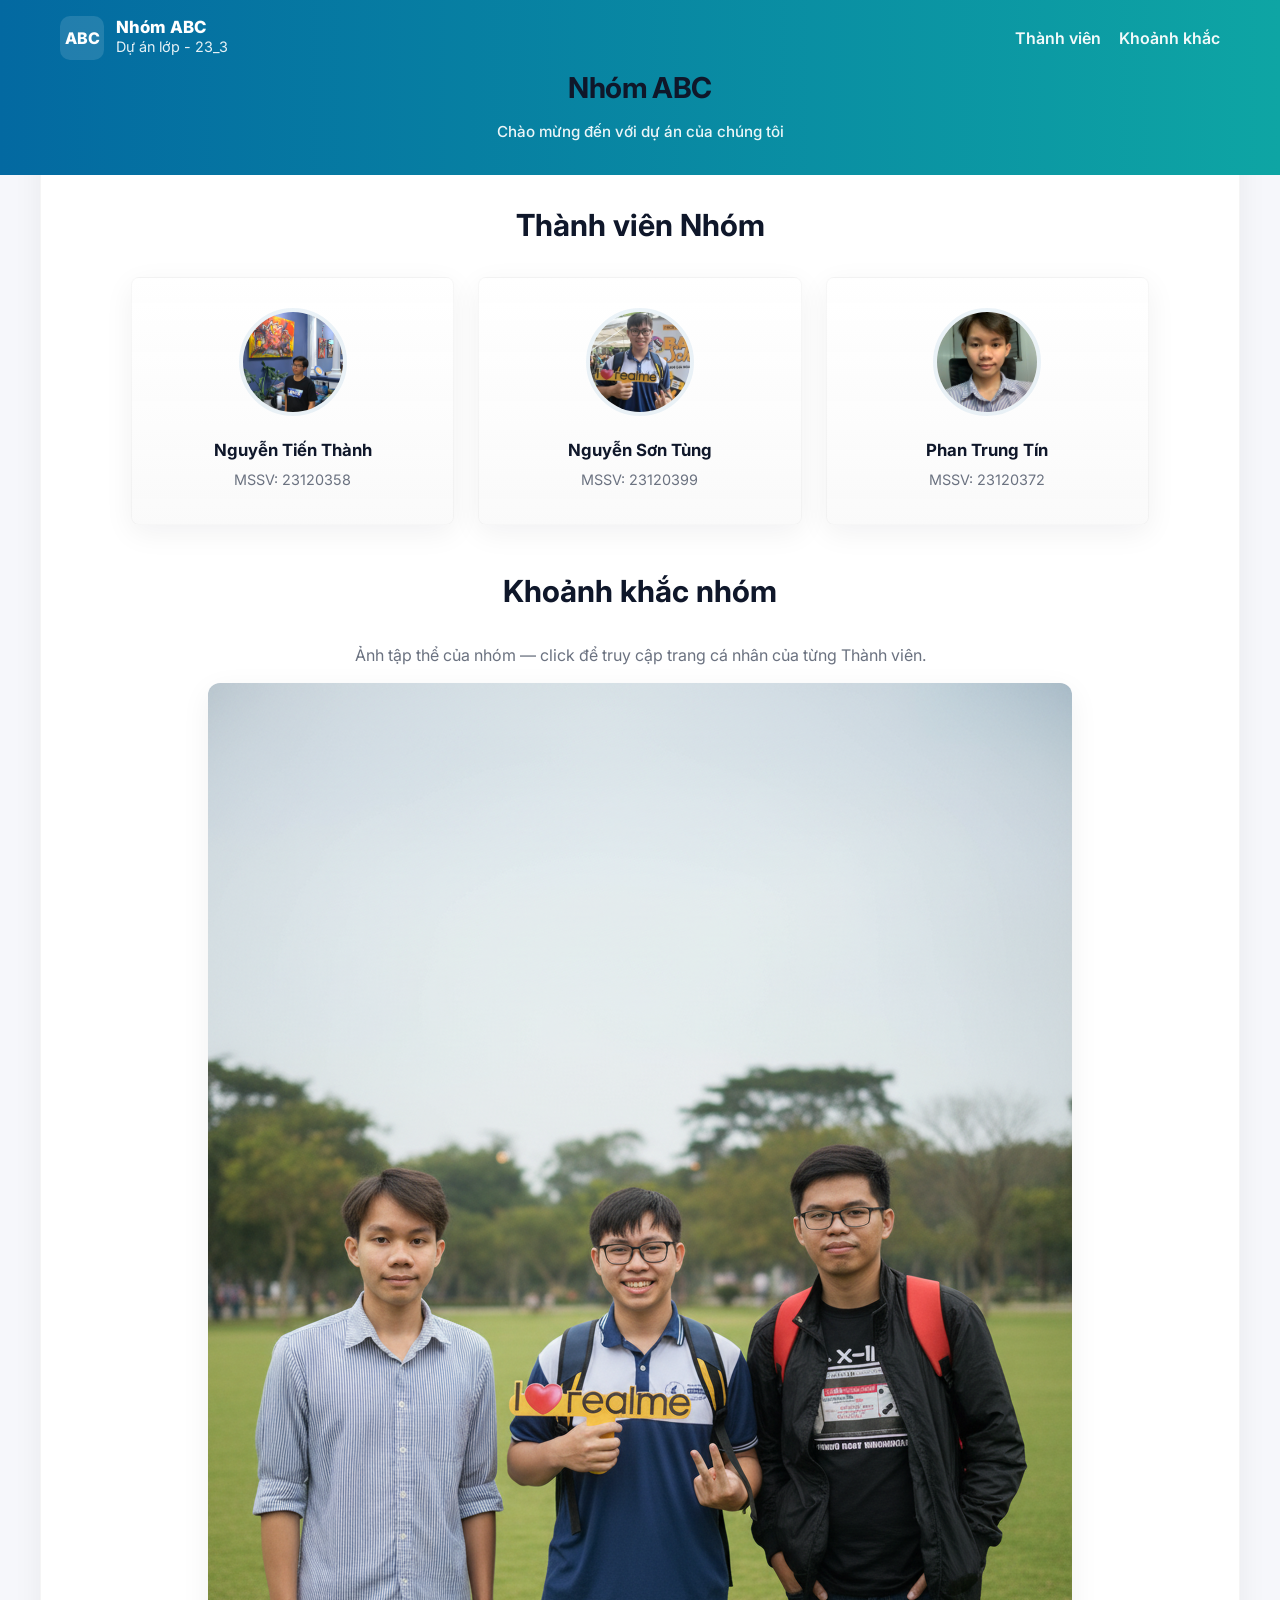
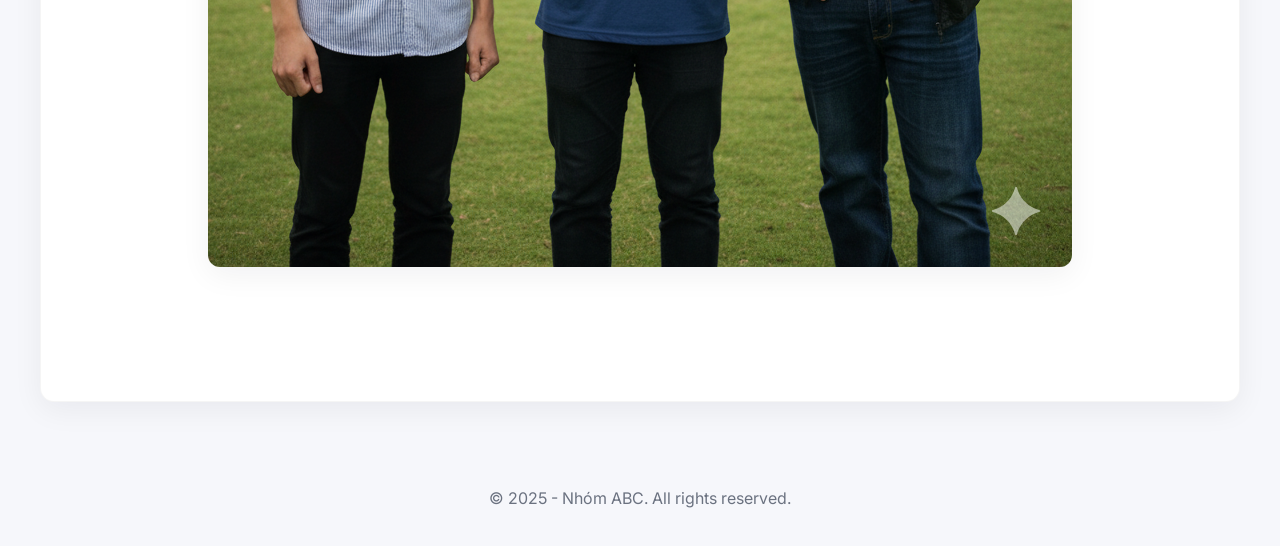
==== index.html @ c4358127 "rename default.html to index.html" ====
<!DOCTYPE html>
<html lang="vi">

<head>
    <meta charset="UTF-8">
    <meta name="viewport" content="width=device-width, initial-scale=1.0">
    <title>Nhóm ABC - 23_3</title>
    <link rel="stylesheet" href="css/default.css">
</head>

<body>

    <!-- PHẦN HEADER CỦA TRANG -->
    <header class="page-header" role="banner">
        <div class="header-inner">
            <a class="brand" href="#" aria-label="Nhóm ABC - Trang chủ">
                <div class="logo">ABC</div>
                <div>
                    <div class="brand-title">Nhóm ABC</div>
                    <div class="brand-subtitle">Dự án lớp - 23_3</div>
                </div>
            </a>
            <nav class="nav" role="navigation" aria-label="Chức năng">
                <a href="#team">Thành viên</a>
                <a href="#gallery">Khoảnh khắc</a>
            </nav>
        </div>

        <div class="hero">
            <h1>Nhóm ABC</h1>
            <p class="subtitle">Chào mừng đến với dự án của chúng tôi </p>
        </div>
    </header>

    <!-- PHẦN NỘI DUNG CHÍNH -->
    <main class="container">

        <section id="team" class="team-section" aria-labelledby="team-heading">
            <h2 id="team-heading">Thành viên Nhóm</h2>
            <div class="member-grid">
                <!-- Member 1 -->
                <a class="member-card" href="members/23120358/23120358.html" aria-label="Xem trang Nguyễn Tiến Thành">
                    <img src="members/23120358/images/23120358.jpg" alt="Nguyễn Tiến Thành" class="card-thumb">
                    <div class="member-name">Nguyễn Tiến Thành</div>
                    <div class="card-mssv">MSSV: 23120358</div>
                </a>

                <!-- Member 2 -->
                <a class="member-card" href="members/23120399/23120399.html" aria-label="Xem trang Nguyễn Sơn Tùng">
                    <img src="members/23120399/images/23120399.png" alt="Nguyễn Sơn Tùng" class="card-thumb">
                    <div class="member-name">Nguyễn Sơn Tùng</div>
                    <div class="card-mssv">MSSV: 23120399</div>
                </a>

                <!-- Member 3 -->
                <a class="member-card" href="members/23120372/23120372.html" aria-label="Xem trang Phan Trung Tín">
                    <img src="members/23120372/images/23120372.jpg" alt="Phan Trung Tín" class="card-thumb">
                    <div class="member-name">Phan Trung Tín</div>
                    <div class="card-mssv">MSSV: 23120372</div>
                </a>
            </div>
        </section>

        <section id="gallery" class="gallery-section">
            <h2>Khoảnh khắc nhóm</h2>
            <p>Ảnh tập thể của nhóm — click để truy cập trang cá nhân của từng Thành viên.</p>
            <img src="images/GroupPhoto.png" alt="Ảnh nhóm" class="group-photo" usemap="#groupmap">

            <map name="groupmap">
                <!-- vùng người 1 -->
                <area shape="poly"
                    coords="622,455,600,468,588,477,574,497,580,524,586,552,592,562,600,589,592,604,576,609,560,621,548,641,540,661,537,686,540,711,548,745,552,770,552,789,544,822,550,851,558,879,568,897,573,913,574,939,574,955,576,982,588,1020,594,1042,597,1065,608,1110,608,1125,625,1182,784,1181,774,1110,769,1079,770,1047,769,994,766,933,772,889,780,861,792,827,804,809,815,786,816,768,812,745,786,666,773,617,741,601,713,592,672,565,682,550,686,528,678,497,675,474,657,463"
                    href="members/23120358/23120358.html" alt="Nguyễn Tiến Thành" title="Nguyễn Tiến Thành">
                <!-- vùng người 2 -->
                <area shape="poly"
                    coords="459,517,432,508,404,514,385,532,380,554,381,578,392,604,399,626,384,636,363,644,332,667,317,693,303,727,302,756,297,791,307,805,325,806,339,803,343,823,342,850,331,880,323,915,322,942,327,964,330,982,327,1008,327,1026,336,1050,340,1074,340,1086,335,1120,334,1146,334,1173,340,1181,515,1182,514,1139,505,1091,510,1058,516,998,521,932,520,878,516,827,540,823,555,793,548,732,536,690,529,663,489,637,468,629,463,604,472,583,477,555,472,529"
                    href="members/23120399/23120399.html" alt="Nguyễn Sơn Tùng" title="Nguyễn Sơn Tùng">
                <!-- vùng người 3 -->
                <area shape="poly"
                    coords="189,487,156,503,133,522,141,550,140,574,151,585,153,610,139,621,115,634,92,646,71,658,61,682,57,708,49,735,49,766,49,794,48,823,45,847,53,881,57,911,61,939,64,959,64,986,68,1006,83,1030,83,1084,85,1097,81,1145,81,1153,78,1173,76,1183,243,1181,245,1162,245,1136,242,1108,245,1084,248,1056,255,1032,257,1003,258,991,266,994,279,995,285,986,294,977,291,959,285,919,293,880,288,830,289,800,290,742,285,687,280,658,229,634,216,615,220,598,232,574,236,556,236,530,231,501,225,489,196,485,173,490"
                    href="members/23120372/23120372.html" alt="Phan Trung Tín" title="Phan Trung Tín">
            </map>

        </section>

    </main>

    <!-- PHẦN FOOTER CỦA TRANG -->
    <footer class="site-footer">
        <p>&copy; 2025 - Nhóm ABC. All rights reserved.</p>
    </footer>

</body>

</html>
---- css/default.css ----
/* === PHÔNG & BIẾN MÀU === */
@import url('https://fonts.googleapis.com/css2?family=Inter:wght@300;400;600;700;800&display=swap');

:root {
    --bg: #f6f7fb;
    --surface: #ffffff;
    --muted: #6b7280;
    --text: #0f172a;
    --accent: #0ea5a4;
    /* teal */
    --accent-2: #0369a1;
    /* deep blue */
    --header-offset: 88px;
    /* chiều cao header cố định */
    --card-shadow: 0 8px 30px rgba(15, 23, 42, 0.06);
    --radius-lg: 14px;
    --radius-sm: 8px;
    --gap: 24px;
    --transition: 240ms cubic-bezier(.2, .9, .2, 1);
}

* {
    box-sizing: border-box;
}

html {
    scroll-behavior: smooth;
}

/* Cuộn mượt */
body {
    font-family: 'Inter', system-ui, -apple-system, 'Segoe UI', Roboto, 'Helvetica Neue', Arial;
    background: var(--bg);
    color: var(--text);
    margin: 0;
    line-height: 1.5;
    -webkit-font-smoothing: antialiased;
    animation: fadeIn var(--transition) ease-out;
    padding-top: var(--header-offset);
    /* tránh bị header che */
}

/* Khi nhảy đến section, chừa khoảng trống để header không che */
section {
    scroll-margin-top: var(--header-offset);
    margin-bottom: 44px;
}

.container {
    max-width: 1200px;
    margin: 24px auto 48px auto;
    padding: 90px;
    background: var(--surface);
    border-radius: var(--radius-lg);
    box-shadow: var(--card-shadow);
    border: 1px solid rgba(2, 6, 23, 0.04);
}

h1,
h2,
h3 {
    margin: 0 0 12px 0;
    font-weight: 700;
    color: var(--text);
}

h2 {
    font-size: 1.9rem;
    text-align: center;
    margin-bottom: 28px;
}

/* HEADER */
.page-header {
    background: linear-gradient(90deg, var(--accent-2), var(--accent));
    color: white;
    padding: 16px 20px;
    position: fixed;
    top: 0;
    left: 0;
    width: 100%;
    z-index: 9999;
}

.header-inner {
    max-width: 1200px;
    margin: 0 auto;
    padding: 0 20px;
    display: flex;
    align-items: center;
    justify-content: space-between;
}

.brand {
    display: flex;
    gap: 12px;
    align-items: center;
    text-decoration: none;
    color: inherit
}

.brand .logo {
    width: 44px;
    height: 44px;
    background: rgba(255, 255, 255, 0.12);
    border-radius: 10px;
    display: inline-flex;
    align-items: center;
    justify-content: center;
    font-weight: 800;
}

.nav {
    display: flex;
    gap: 18px;
    align-items: center
}

.nav a {
    color: rgba(255, 255, 255, 0.95);
    text-decoration: none;
    font-weight: 600
}

.nav a:hover,
.nav a:focus {
    text-decoration: underline
}

.page-header .hero {
    text-align: center;
    margin-top: 6px
}

.page-header h1 {
    font-size: 1.8rem;
    letter-spacing: -0.02em
}

.page-header .subtitle {
    margin-top: 6px;
    color: rgba(255, 255, 255, 0.92);
    font-weight: 500;
    font-size: 0.95rem
}

/* Brand title/subtitle trong header */
.brand-title {
    font-weight: 800;
    color: white;
    font-size: 1.05rem;
    line-height: 1
}

.brand-subtitle {
    font-size: 0.9rem;
    color: rgba(255, 255, 255, 0.9)
}

/* FOOTER */
.site-footer {
    text-align: center;
    padding: 20px;
    color: var(--muted);
    background: transparent
}

/* THÀNH VIÊN */
.member-grid {
    display: grid;
    grid-template-columns: repeat(auto-fit, minmax(260px, 1fr));
    gap: var(--gap);
}

.member-card {
    display: block;
    background: linear-gradient(180deg, var(--surface), rgba(250, 250, 250, 0.98));
    padding: 22px;
    border-radius: var(--radius-sm);
    text-align: center;
    box-shadow: var(--card-shadow);
    color: inherit;
    text-decoration: none;
    transition: transform var(--transition), box-shadow var(--transition), border-color var(--transition);
    border: 1px solid rgba(2, 6, 23, 0.03);
}

.member-card:focus {
    outline: none;
    box-shadow: 0 6px 28px rgba(14, 165, 164, 0.12);
    transform: translateY(-6px)
}

.member-card:hover {
    transform: translateY(-8px);
    box-shadow: 0 18px 40px rgba(2, 6, 23, 0.08)
}

.card-thumb {
    width: 108px;
    height: 108px;
    border-radius: 50%;
    object-fit: cover;
    margin: 8px auto 16px auto;
    border: 4px solid rgba(3, 105, 161, 0.08);
}

.member-name {
    font-size: 1.05rem;
    font-weight: 700;
    margin-bottom: 6px
}

.card-mssv {
    color: var(--muted);
    font-size: 0.9rem;
    margin-bottom: 12px
}

.group-photo {
    display: block;
    max-width: 100%;
    height: auto;
    border-radius: 12px;
    box-shadow: var(--card-shadow);
    margin: 0 auto;
}

.gallery-section p {
    text-align: center;
    color: var(--muted)
}

/* Responsive */
@media (max-width: 880px) {
    .header-inner {
        flex-direction: column;
        gap: 12px;
        align-items: center
    }

    .page-header {
        padding: 56px 16px 48px 16px
    }

    .container {
        margin: -40px 16px 32px 16px;
        padding: 20px
    }
}

@media (max-width: 420px) {
    .member-grid {
        gap: 16px
    }

    .card-thumb {
        width: 96px;
        height: 96px
    }
}
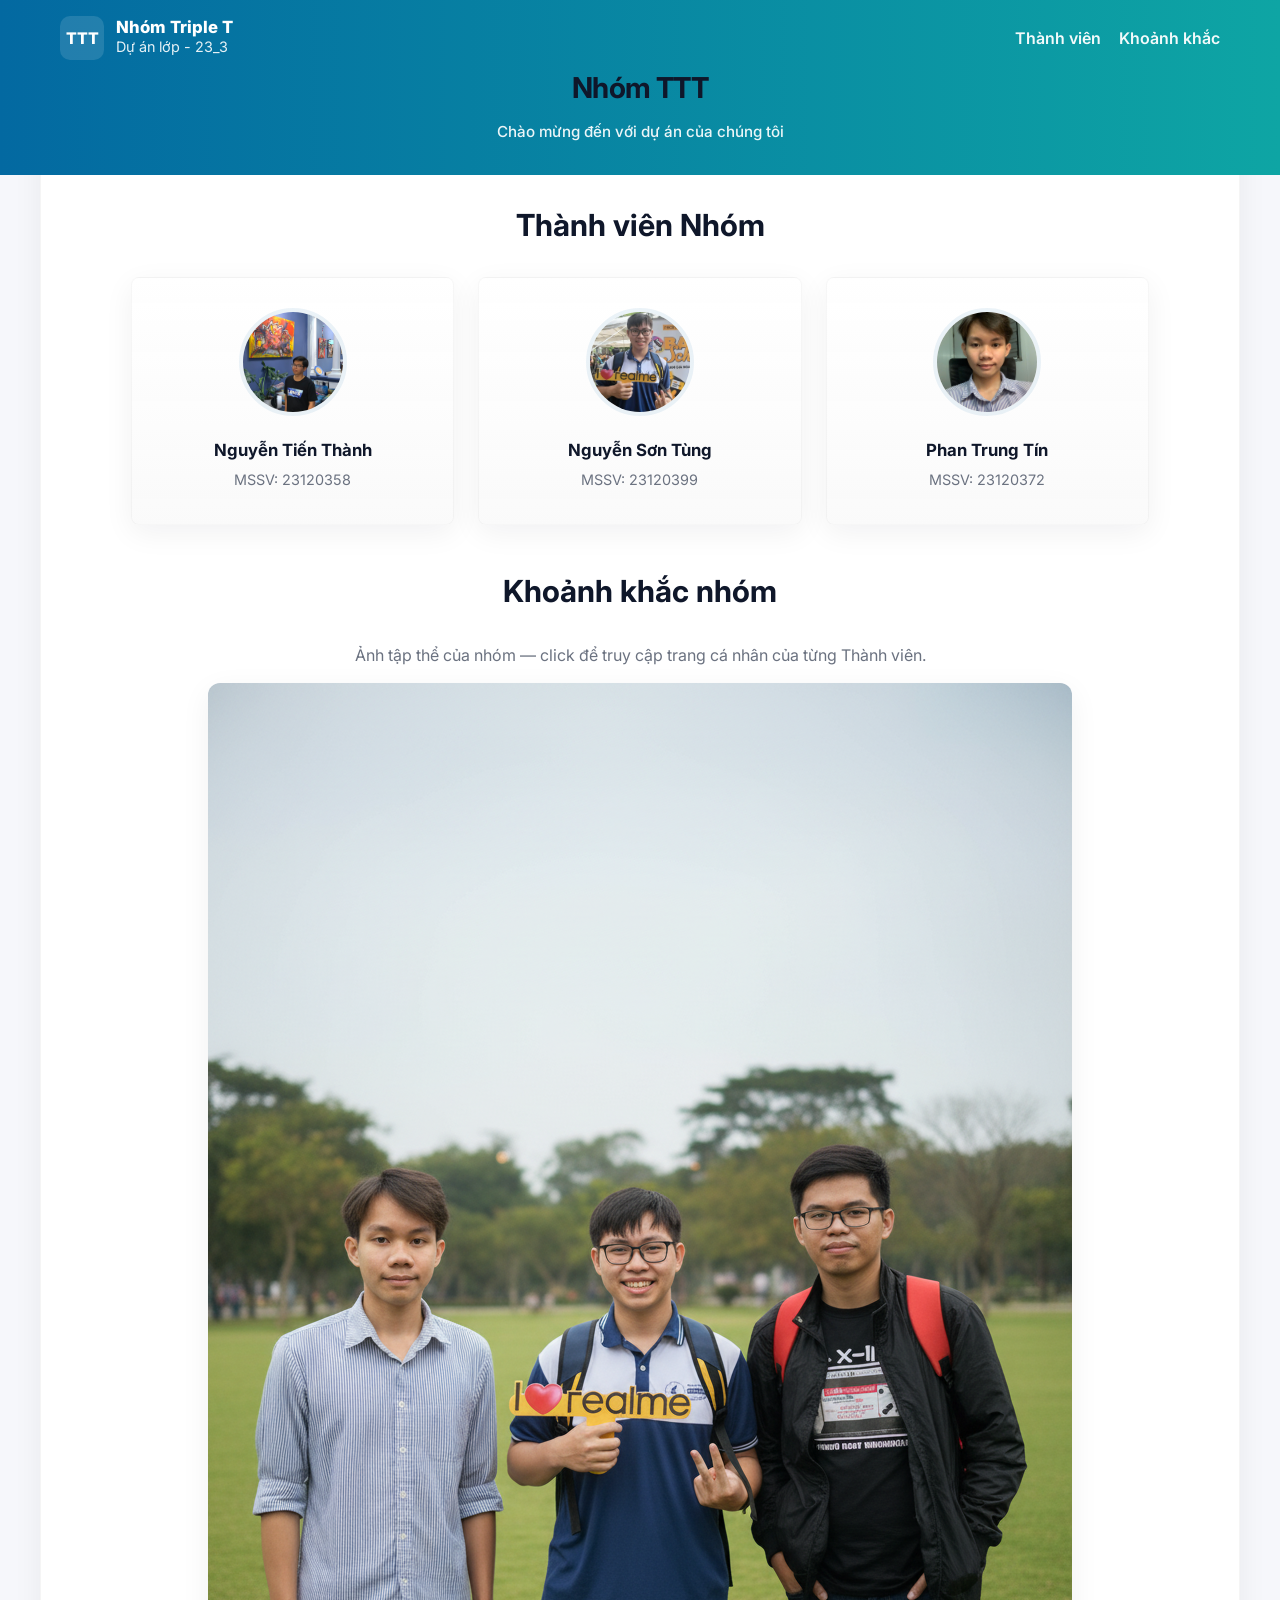
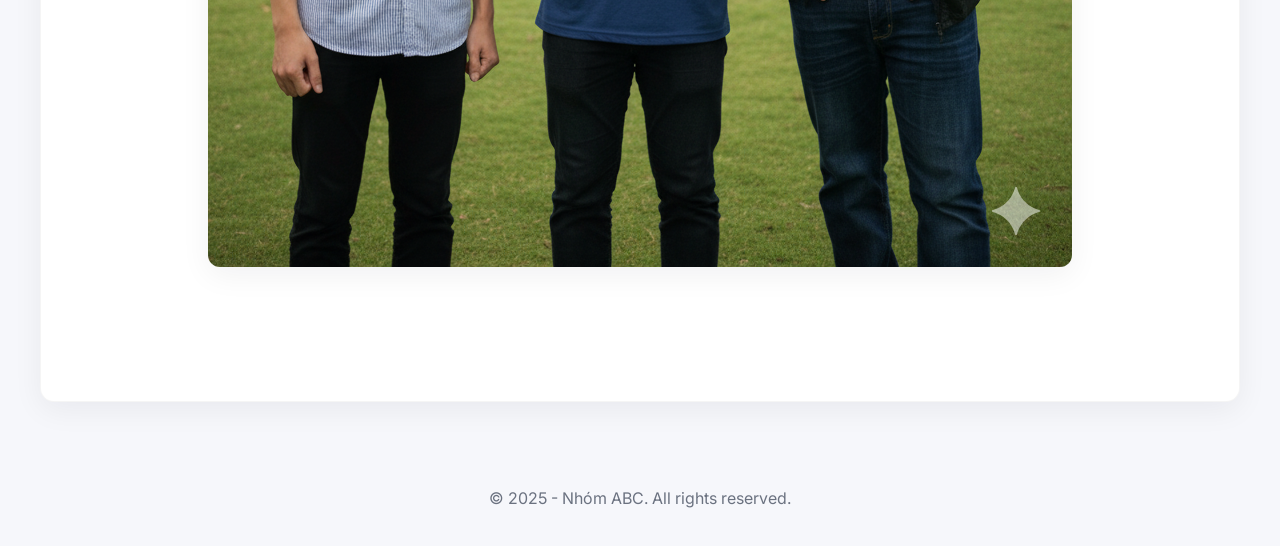
==== commit 81e4e3e9: "change group name to Triple T" ====
--- a/index.html
+++ b/index.html
@@ -13,10 +13,10 @@
     <!-- PHẦN HEADER CỦA TRANG -->
     <header class="page-header" role="banner">
         <div class="header-inner">
-            <a class="brand" href="#" aria-label="Nhóm ABC - Trang chủ">
-                <div class="logo">ABC</div>
+            <a class="brand" href="#" aria-label="Nhóm Triple T - Trang chủ">
+                <div class="logo">TTT</div>
                 <div>
-                    <div class="brand-title">Nhóm ABC</div>
+                    <div class="brand-title">Nhóm Triple T</div>
                     <div class="brand-subtitle">Dự án lớp - 23_3</div>
                 </div>
             </a>
@@ -27,7 +27,7 @@
         </div>
 
         <div class="hero">
-            <h1>Nhóm ABC</h1>
+            <h1>Nhóm TTT</h1>
             <p class="subtitle">Chào mừng đến với dự án của chúng tôi </p>
         </div>
     </header>
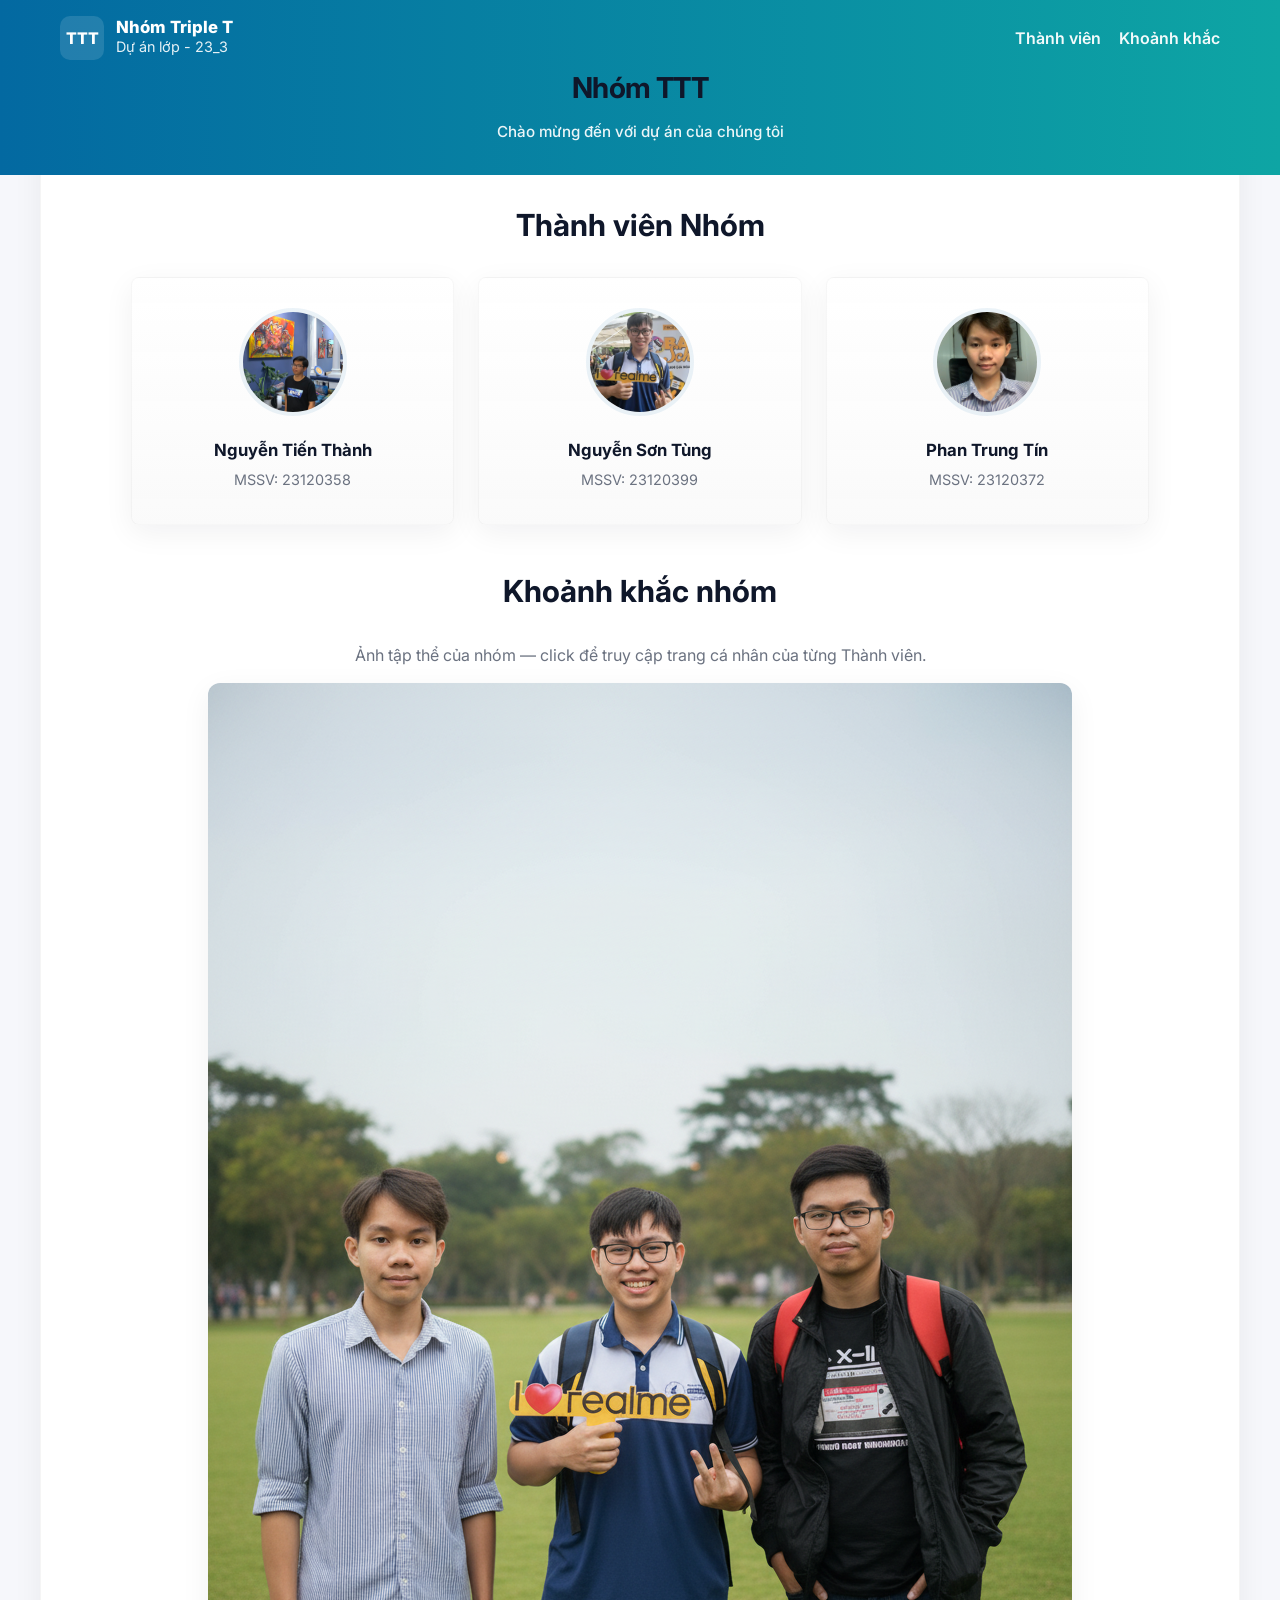
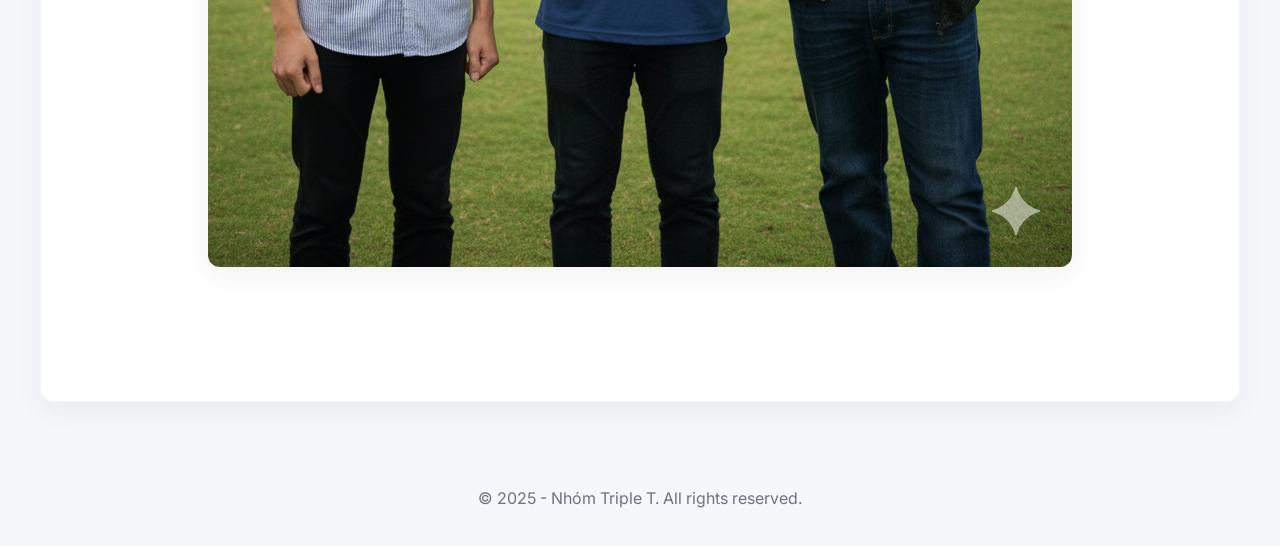
==== commit 13a15586: "change group name to Triple T" ====
--- a/index.html
+++ b/index.html
@@ -4,7 +4,7 @@
 <head>
     <meta charset="UTF-8">
     <meta name="viewport" content="width=device-width, initial-scale=1.0">
-    <title>Nhóm ABC - 23_3</title>
+    <title>Nhóm Triple T - 23_3</title>
     <link rel="stylesheet" href="css/default.css">
 </head>
 
@@ -87,7 +87,7 @@
 
     <!-- PHẦN FOOTER CỦA TRANG -->
     <footer class="site-footer">
-        <p>&copy; 2025 - Nhóm ABC. All rights reserved.</p>
+        <p>&copy; 2025 - Nhóm Triple T. All rights reserved.</p>
     </footer>
 
 </body>
